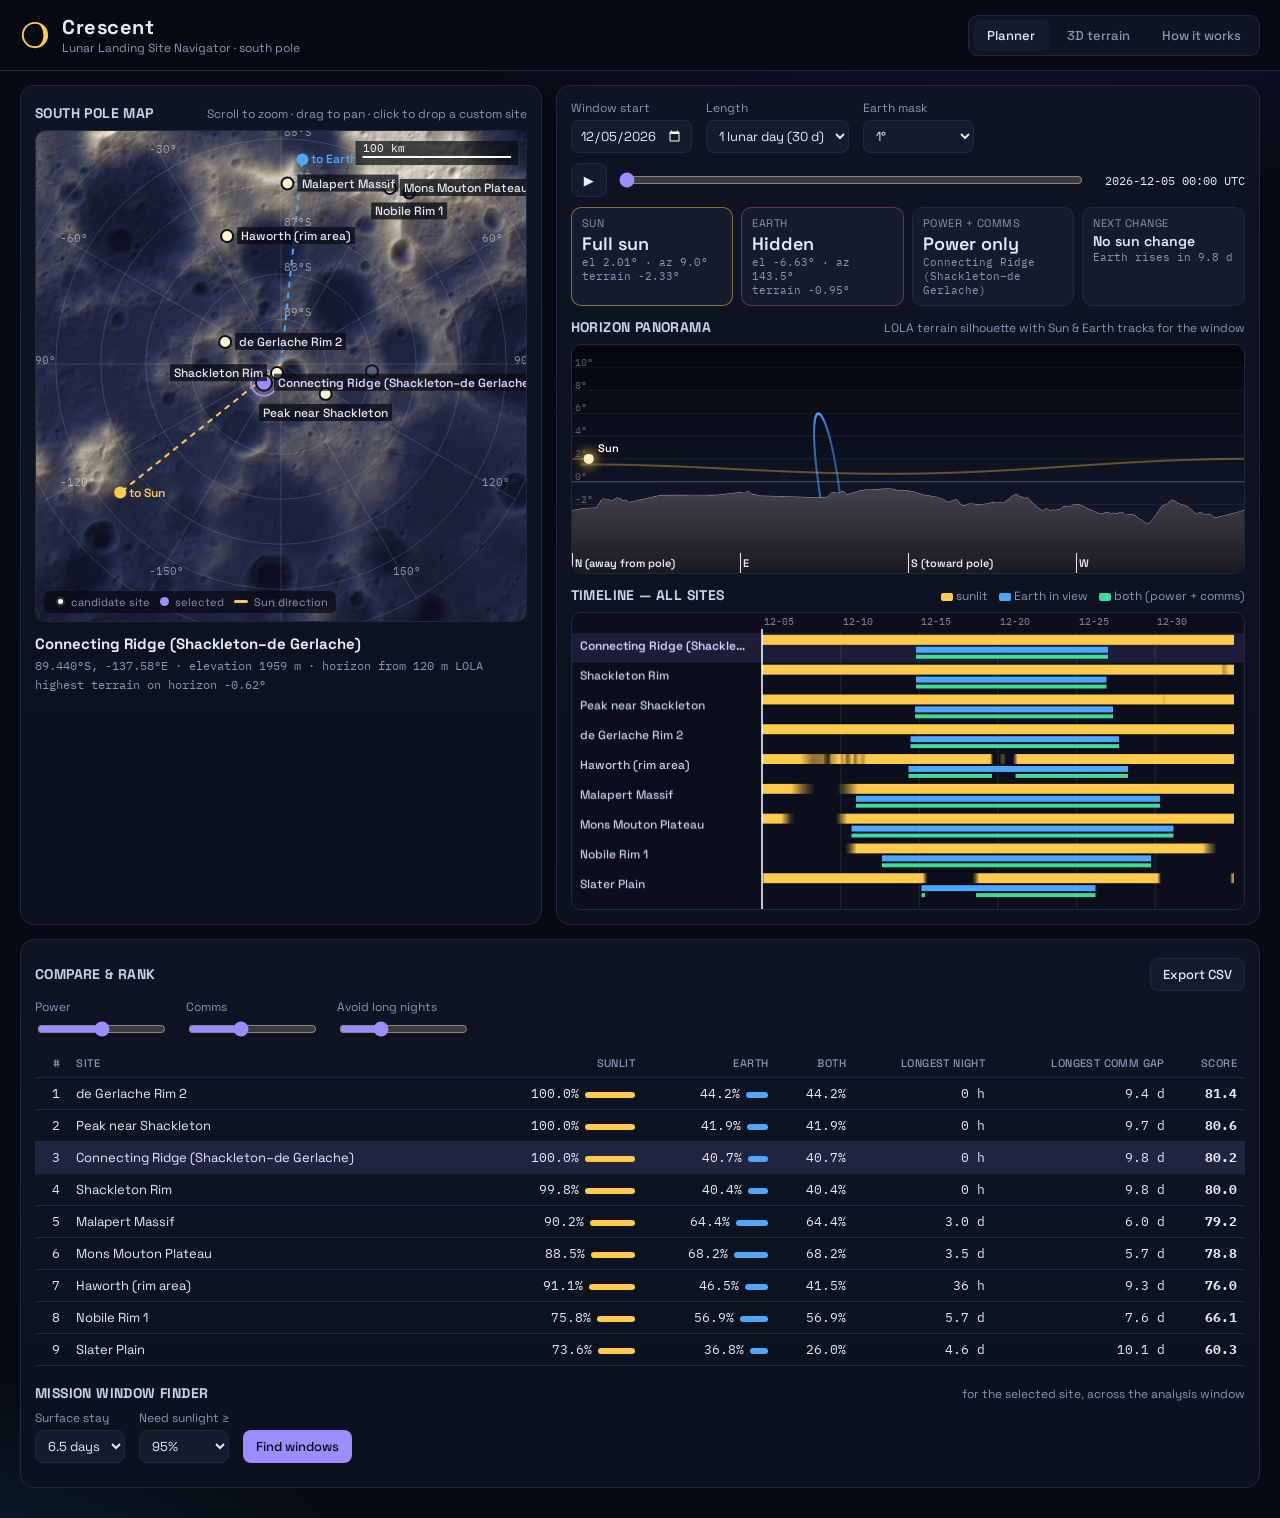
==== index.html @ 54bc7df7 "Crescent: Lunar Landing Site Navigator (NASA Space Apps 2026) Co-Authored-By: Claude Opus 5.5 <norep" ====
<!doctype html>
<html lang="en">
<head>
<meta charset="utf-8">
<meta name="viewport" content="width=device-width, initial-scale=1">
<title>Crescent — Lunar Landing Site Navigator</title>
<meta name="description" content="Compare lunar south pole landing sites and dates: Sun and Earth above the real LOLA terrain horizon, power and direct-to-Earth communication windows.">
<link rel="preconnect" href="https://fonts.googleapis.com">
<link href="https://fonts.googleapis.com/css2?family=Space+Grotesk:wght@400;500;600;700&family=IBM+Plex+Mono:wght@400;500&display=swap" rel="stylesheet">
<link rel="stylesheet" href="styles.css">
</head>
<body>
<header class="top">
  <div class="brand">
    <svg viewBox="0 0 32 32" width="30" height="30" aria-hidden="true"><circle cx="16" cy="16" r="13" fill="none" stroke="currentColor" stroke-width="2"/><path d="M16 3a13 13 0 0 1 0 26a9 13 0 0 0 0-26z" fill="currentColor"/></svg>
    <div>
      <h1>Crescent</h1>
      <p>Lunar Landing Site Navigator · south pole</p>
    </div>
  </div>
  <nav class="tabs" role="tablist">
    <button class="tab active" data-view="plan" role="tab">Planner</button>
    <button class="tab" data-view="terrain" role="tab">3D terrain</button>
    <button class="tab" data-view="learn" role="tab">How it works</button>
  </nav>
</header>

<div id="loading" class="loading">Loading NASA LOLA terrain &amp; JPL Horizons ephemeris…</div>

<main id="view-plan" class="view">
  <section class="panel map-panel">
    <div class="panel-head">
      <h2>South pole map</h2>
      <span class="hint">Scroll to zoom · drag to pan · click to drop a custom site</span>
    </div>
    <div class="map-wrap"><canvas id="map"></canvas>
      <div class="map-legend"><span class="lg lg-site"></span>candidate site <span class="lg lg-sel"></span>selected <span class="lg lg-sun"></span>Sun direction</div>
    </div>
    <div class="site-info" id="siteInfo"></div>
  </section>

  <section class="panel ctrl-panel">
    <div class="controls">
      <label>Window start <input type="date" id="startDate" min="2026-01-01" max="2030-12-01"></label>
      <label>Length
        <select id="duration">
          <option value="720">1 lunar day (30 d)</option>
          <option value="2160">3 months</option>
          <option value="8760">1 year</option>
        </select>
      </label>
      <label>Earth mask <select id="commMask"><option value="0">0° (horizon)</option><option value="1" selected>1°</option><option value="2">2°</option><option value="5">5°</option></select></label>
    </div>
    <div class="clock">
      <button id="play" class="btn icon" aria-label="Play">▶</button>
      <input type="range" id="time" min="0" max="720" step="1" value="0">
      <output id="timeLabel"></output>
    </div>
    <div class="now" id="nowCards"></div>

    <div class="panel-head"><h2>Horizon panorama</h2><span class="hint" id="panoHint">LOLA terrain silhouette with Sun &amp; Earth tracks for the window</span></div>
    <canvas id="pano"></canvas>

    <div class="panel-head"><h2>Timeline — all sites</h2><span class="hint"><span class="sw sw-sun"></span>sunlit <span class="sw sw-earth"></span>Earth in view <span class="sw sw-both"></span>both (power + comms)</span></div>
    <canvas id="timeline"></canvas>
  </section>

  <section class="panel table-panel">
    <div class="panel-head"><h2>Compare &amp; rank</h2>
      <button class="btn" id="csv">Export CSV</button>
    </div>
    <div class="weights">
      <label>Power <input type="range" id="wSun" min="0" max="10" value="5"></label>
      <label>Comms <input type="range" id="wEarth" min="0" max="10" value="4"></label>
      <label>Avoid long nights <input type="range" id="wNight" min="0" max="10" value="3"></label>
    </div>
    <table id="rank"><thead><tr><th>#</th><th>Site</th><th>Sunlit</th><th>Earth</th><th>Both</th><th>Longest night</th><th>Longest comm gap</th><th>Score</th></tr></thead><tbody></tbody></table>

    <div class="panel-head finder-head"><h2>Mission window finder</h2><span class="hint">for the selected site, across the analysis window</span></div>
    <div class="controls">
      <label>Surface stay <select id="stay"><option value="72">3 days</option><option value="156" selected>6.5 days</option><option value="336">14 days</option></select></label>
      <label>Need sunlight ≥ <select id="minSun"><option value="0.9">90%</option><option value="0.95" selected>95%</option><option value="1">100%</option></select></label>
      <button class="btn primary" id="find">Find windows</button>
    </div>
    <ol id="windows" class="windows"></ol>
  </section>
</main>

<main id="view-terrain" class="view hidden">
  <section class="panel terrain-panel">
    <div class="panel-head"><h2>3D terrain around <span id="t3name"></span></h2><span class="hint">LOLA 300 m terrain lit by the real Sun position at the selected time · drag to orbit</span></div>
    <div id="three" class="three"></div>
    <div class="clock">
      <button id="play3" class="btn icon" aria-label="Play">▶</button>
      <input type="range" id="time3" min="0" max="720" step="1" value="0">
      <output id="timeLabel3"></output>
    </div>
  </section>
</main>

<main id="view-learn" class="view hidden">
  <article class="panel learn">
    <h2>Why the lunar south pole is hard</h2>
    <p>At the pole the Sun never rises more than about 1.6° above the ideal horizon, so it skims around the sky once every 29.5 days. A ridge a few kilometres away can hide it for days. Earth hangs low too, wobbling up and down by about ±7° through libration, so whether a lander can talk straight to Earth depends on the exact spot and date.</p>
    <h2>What Crescent does</h2>
    <ol>
      <li><b>Real terrain.</b> We cast 720 rays from each site across the NASA LRO <abbr title="Lunar Orbiter Laser Altimeter">LOLA</abbr> polar elevation model (120 m) out to 440 km, accounting for the Moon's curvature, to get the true horizon in every direction.</li>
      <li><b>Real sky.</b> Hourly sub-solar and sub-Earth points on the Moon (2026–2030) come from NASA JPL Horizons (DE441, MOON_ME frame, the same frame as LOLA). We correct for parallax, since the site sits 1,737 km from the Moon's centre.</li>
      <li><b>Power &amp; comms.</b> Sunlight = the fraction of the solar disk above the terrain. Direct-to-Earth = Earth's centre above the terrain plus your antenna mask.</li>
      <li><b>Decisions.</b> Compare sites, weight what matters to your mission, and find the dates when a stay of a given length gets continuous sunlight and the longest Earth contact.</li>
    </ol>
    <h2>Checks</h2>
    <p>Our 2027 results reproduce published patterns: the Shackleton–de Gerlache connecting ridge is sunlit about 86% of the year, while Malapert Massif and Mons Mouton trade some sunlight for Earth in view 80–86% of the time.</p>
    <h2>Limits</h2>
    <p>Featured sites are representative high points near NASA's Artemis III candidate regions, not official landing coordinates. Terrain resolution (120 m for featured sites, 300 m for custom sites) cannot show boulders or small local slopes. This is an educational and early-planning tool, not flight software.</p>
    <h2>Data</h2>
    <ul>
      <li>NASA LRO LOLA LDEM_75S_120M, PDS Geosciences Node</li>
      <li>NASA JPL Horizons ephemeris system (DE441)</li>
      <li>Candidate region names: NASA Artemis III announcement (Oct 2024)</li>
    </ul>
    <p class="muted">Built by team Crescent Dev, Astana, for the NASA Space Apps Challenge 2026 (challenge: Lunar Landing Site Navigator). AI disclosure: the code and documentation were written with help from an AI coding assistant (Anthropic Claude). The team directed the work. All terrain and sky data come from NASA sources, and every number on this page is computed from that data, not generated by AI.</p>
    <p class="muted"><a href="slides.html" style="color:var(--accent)">Project presentation (7 slides)</a></p>
  </article>
</main>

<div id="tip" class="tip"></div>
<script type="importmap">{"imports":{"three":"https://cdn.jsdelivr.net/npm/three@0.160.0/build/three.module.js","three/addons/":"https://cdn.jsdelivr.net/npm/three@0.160.0/examples/jsm/"}}</script>
<script type="module" src="app.js"></script>
</body>
</html>
---- styles.css ----
:root{
  --bg:#070a12; --panel:#0e1422; --panel2:#131b2d; --line:#1f2a42; --text:#e6ebf5; --muted:#8b97b0;
  --sun:#ffc94a; --earth:#4aa8ff; --both:#3ddc97; --accent:#9b8cff; --danger:#ff6b6b;
  --mono:'IBM Plex Mono',ui-monospace,monospace; --sans:'Space Grotesk',system-ui,sans-serif;
}
*{box-sizing:border-box}
html,body{margin:0;background:var(--bg);color:var(--text);font-family:var(--sans);font-size:14px}
body{background:radial-gradient(1200px 600px at 80% -10%,#1a1640 0,transparent 60%),radial-gradient(900px 500px at -10% 110%,#0b2a3c 0,transparent 60%),var(--bg);min-height:100vh}
.top{display:flex;align-items:center;justify-content:space-between;gap:16px;padding:14px 20px;border-bottom:1px solid var(--line);position:sticky;top:0;background:rgba(7,10,18,.85);backdrop-filter:blur(8px);z-index:5;flex-wrap:wrap}
.brand{display:flex;gap:12px;align-items:center;color:var(--sun)}
.brand h1{margin:0;font-size:20px;letter-spacing:.5px;color:var(--text)}
.brand p{margin:0;color:var(--muted);font-size:12px}
.tabs{display:flex;gap:4px;background:var(--panel);padding:4px;border-radius:10px;border:1px solid var(--line)}
.tab{background:none;border:0;color:var(--muted);padding:7px 14px;border-radius:7px;cursor:pointer;font:500 13px var(--sans)}
.tab.active{background:var(--panel2);color:var(--text)}
.view{display:grid;grid-template-columns:minmax(320px,1fr) minmax(420px,1.35fr);gap:14px;padding:14px 20px 30px}
.view.hidden{display:none}
#view-terrain,#view-learn{grid-template-columns:1fr}
.panel{background:linear-gradient(180deg,var(--panel),#0b111d);border:1px solid var(--line);border-radius:14px;padding:14px;min-width:0}
.table-panel{grid-column:1 / -1}
.panel-head{display:flex;align-items:baseline;justify-content:space-between;gap:10px;margin:4px 0 8px;flex-wrap:wrap}
.panel-head h2{margin:0;font-size:14px;letter-spacing:.4px;text-transform:uppercase;color:#c9d2e6}
.hint{color:var(--muted);font-size:12px}
.map-wrap{position:relative;border-radius:10px;overflow:hidden;border:1px solid var(--line)}
#map{display:block;width:100%;aspect-ratio:1/1;cursor:crosshair;background:#000}
.map-legend{position:absolute;left:8px;bottom:8px;background:rgba(7,10,18,.75);padding:4px 8px;border-radius:6px;font-size:11px;color:var(--muted);display:flex;gap:6px;align-items:center}
.lg{display:inline-block;width:9px;height:9px;border-radius:50%;margin-left:4px}
.lg-site{background:#fff;border:2px solid #333}.lg-sel{background:var(--accent)}.lg-sun{background:var(--sun);border-radius:2px;height:3px;width:14px}
.site-info{margin-top:10px;font-family:var(--mono);font-size:12px;color:var(--muted);line-height:1.6}
.site-info b{color:var(--text);font-family:var(--sans);font-size:15px}
.controls{display:flex;flex-wrap:wrap;gap:10px 14px;align-items:flex-end;margin-bottom:10px}
.controls label,.weights label{display:flex;flex-direction:column;gap:4px;color:var(--muted);font-size:12px}
input[type=date],select{background:var(--panel2);color:var(--text);border:1px solid var(--line);border-radius:8px;padding:6px 8px;font:13px var(--sans);color-scheme:dark}
.clock{display:flex;gap:10px;align-items:center;margin:4px 0 10px}
.clock input[type=range]{flex:1}
input[type=range]{accent-color:var(--accent)}
.clock output{font-family:var(--mono);font-size:12px;min-width:150px;text-align:right}
.btn{background:var(--panel2);color:var(--text);border:1px solid var(--line);border-radius:8px;padding:7px 12px;cursor:pointer;font:500 13px var(--sans)}
.btn:hover{border-color:#3a4a6e}
.btn.primary{background:var(--accent);color:#0b0b1a;border-color:transparent}
.btn.icon{width:36px;height:34px;padding:0}
.now{display:grid;grid-template-columns:repeat(4,1fr);gap:8px;margin-bottom:12px}
.card{background:var(--panel2);border:1px solid var(--line);border-radius:10px;padding:8px 10px}
.card .k{color:var(--muted);font-size:11px;text-transform:uppercase;letter-spacing:.5px}
.card .v{font-size:18px;font-weight:600;margin-top:2px}
.card .s{font-family:var(--mono);font-size:11px;color:var(--muted)}
.card.on-sun{border-color:rgba(255,201,74,.5)}.card.on-earth{border-color:rgba(74,168,255,.5)}.card.off{border-color:rgba(255,107,107,.35)}
#pano{width:100%;height:230px;display:block;border-radius:10px;border:1px solid var(--line);margin-bottom:12px}
#timeline{width:100%;display:block;border-radius:10px;border:1px solid var(--line);cursor:pointer}
.sw{display:inline-block;width:12px;height:8px;border-radius:2px;margin:0 3px 0 8px;vertical-align:middle}
.sw-sun{background:var(--sun)}.sw-earth{background:var(--earth)}.sw-both{background:var(--both)}
.weights{display:flex;gap:18px;flex-wrap:wrap;margin-bottom:10px}
table{width:100%;border-collapse:collapse;font-size:13px}
th,td{padding:7px 8px;border-bottom:1px solid var(--line);text-align:right;white-space:nowrap}
th:nth-child(2),td:nth-child(2){text-align:left;white-space:normal}
th{color:var(--muted);font-weight:500;font-size:11px;text-transform:uppercase;letter-spacing:.4px}
tbody tr{cursor:pointer}
tbody tr:hover{background:rgba(155,140,255,.07)}
tbody tr.sel{background:rgba(155,140,255,.14)}
td.num{font-family:var(--mono)}
.bar{display:inline-block;height:6px;border-radius:3px;vertical-align:middle;margin-left:6px}
.finder-head{margin-top:18px}
.windows{margin:0;padding-left:20px;display:grid;gap:6px}
.windows li{background:var(--panel2);border:1px solid var(--line);border-radius:8px;padding:8px 10px;cursor:pointer;font-family:var(--mono);font-size:12px}
.windows li:hover{border-color:var(--accent)}
.windows li b{font-family:var(--sans);font-size:13px;color:var(--text)}
.loading{position:fixed;inset:0;display:grid;place-items:center;background:var(--bg);color:var(--muted);z-index:50;font-family:var(--mono)}
.loading.done{display:none}
.tip{position:fixed;pointer-events:none;background:#0b1020;border:1px solid var(--line);border-radius:8px;padding:6px 9px;font:12px var(--mono);color:var(--text);display:none;z-index:40;max-width:320px}
.terrain-panel .three{width:100%;height:min(70vh,640px);border-radius:10px;overflow:hidden;border:1px solid var(--line);background:#000}
.learn{max-width:860px;line-height:1.65;font-size:15px}
.learn h2{font-size:18px;margin:18px 0 6px;color:var(--sun)}
.learn .muted{color:var(--muted);font-size:13px}
@media (max-width:900px){
  .view{grid-template-columns:1fr;padding:12px 16px 24px}
  .now{grid-template-columns:repeat(2,1fr)}
  .table-panel{overflow-x:auto}
}
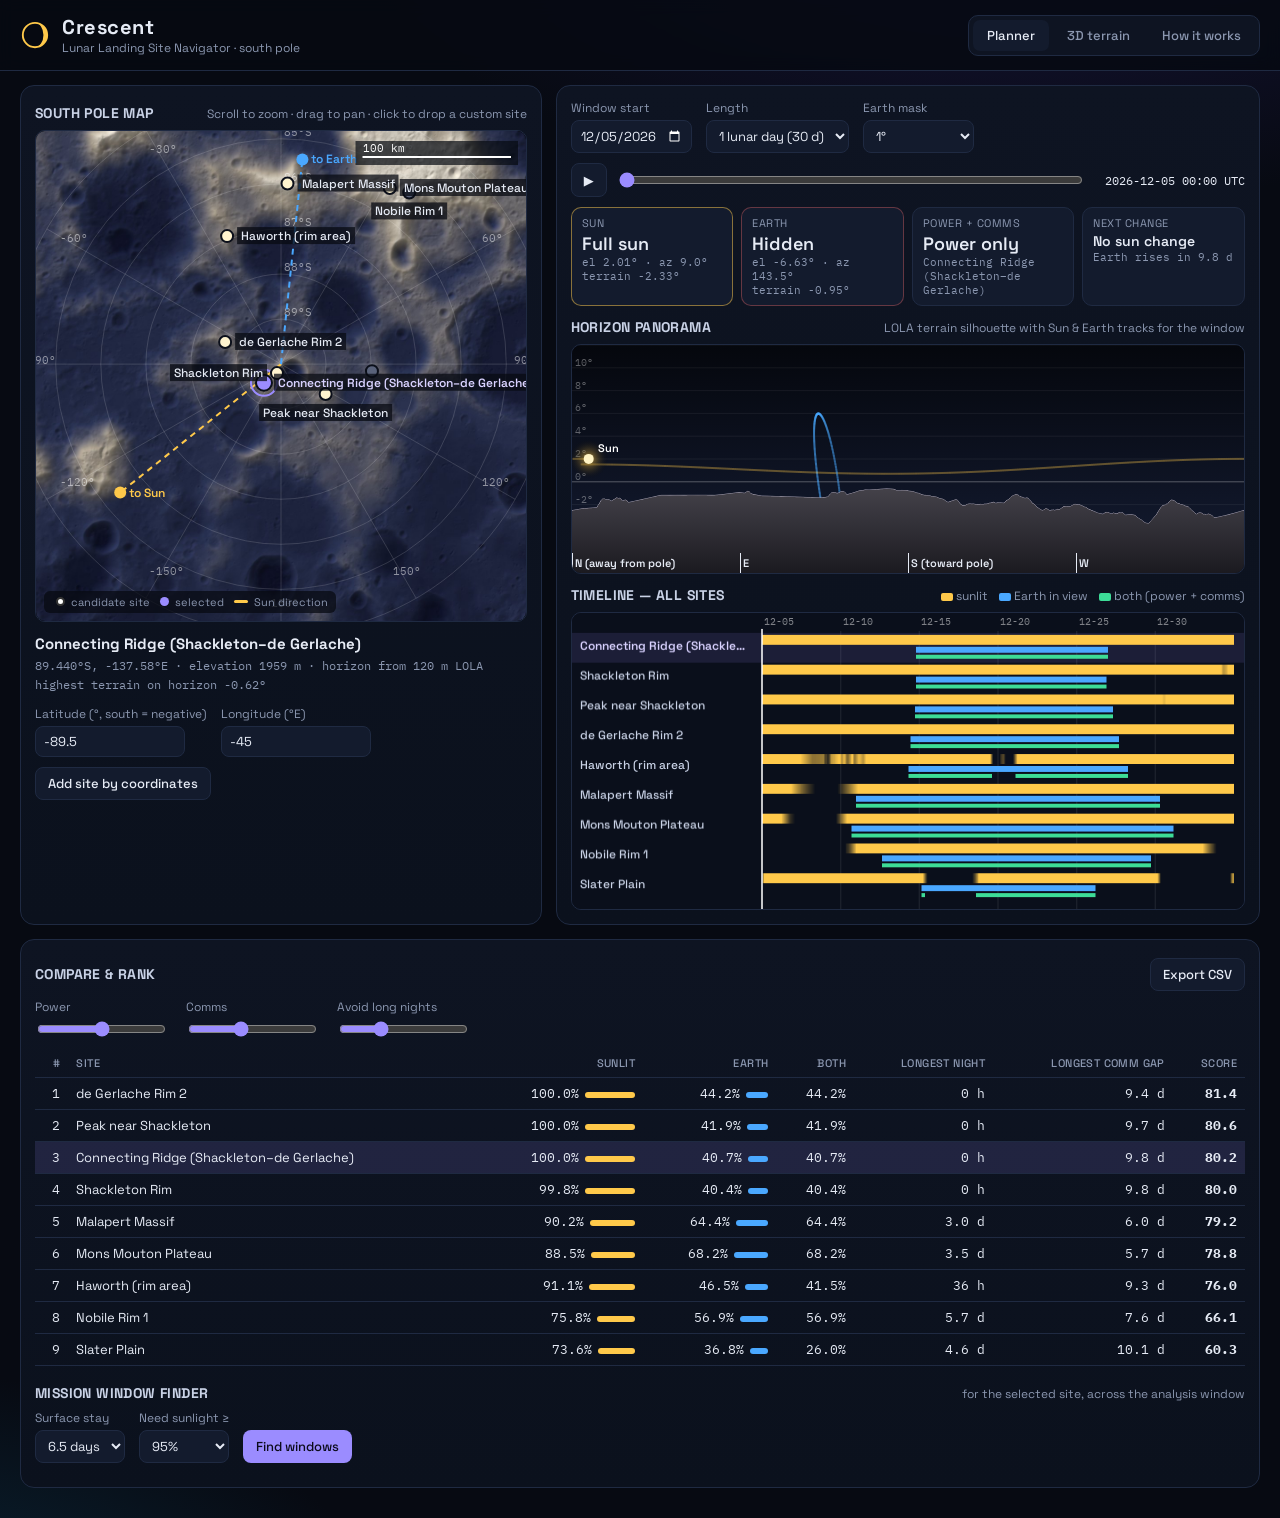
==== commit b60723d7: "Custom coordinate input, SI disclosure watermark and metadata, 29.97 s demo Co-Authored-By: Claude O" ====
--- a/index.html
+++ b/index.html
@@ -3,6 +3,8 @@
 <head>
 <meta charset="utf-8">
 <meta name="viewport" content="width=device-width, initial-scale=1">
+<meta name="ai-disclosure" content="Code, text and design written with AI assistance (Anthropic Claude); demo voice-over is AI-generated (Google Gemini TTS). All terrain and sky values are computed from NASA LOLA and JPL Horizons data.">
+<meta name="generator" content="AI-assisted (Anthropic Claude, Google Gemini TTS)">
 <title>Crescent — Lunar Landing Site Navigator</title>
 <meta name="description" content="Compare lunar south pole landing sites and dates: Sun and Earth above the real LOLA terrain horizon, power and direct-to-Earth communication windows.">
 <link rel="preconnect" href="https://fonts.googleapis.com">
@@ -37,6 +39,11 @@
       <div class="map-legend"><span class="lg lg-site"></span>candidate site <span class="lg lg-sel"></span>selected <span class="lg lg-sun"></span>Sun direction</div>
     </div>
     <div class="site-info" id="siteInfo"></div>
+    <form class="controls coord-form" id="coordForm">
+      <label>Latitude (°, south = negative) <input type="number" id="inLat" step="0.001" min="-90" max="-80" value="-89.5" required></label>
+      <label>Longitude (°E) <input type="number" id="inLon" step="0.01" min="-180" max="360" value="-45" required></label>
+      <button class="btn" type="submit">Add site by coordinates</button>
+    </form>
   </section>
 
   <section class="panel ctrl-panel">
@@ -119,7 +126,7 @@
       <li>NASA JPL Horizons ephemeris system (DE441)</li>
       <li>Candidate region names: NASA Artemis III announcement (Oct 2024)</li>
     </ul>
-    <p class="muted">Built by team Crescent Dev, Astana, for the NASA Space Apps Challenge 2026 (challenge: Lunar Landing Site Navigator). AI disclosure: the code and documentation were written with help from an AI coding assistant (Anthropic Claude). The team directed the work. All terrain and sky data come from NASA sources, and every number on this page is computed from that data, not generated by AI.</p>
+    <p class="muted">Built by team Crescent Dev (Harun Kalmakhanuly, Alizhan Audanbekov, Nurali Dauletbaev, Bexultanov Nurali, Nurmagambet Arnur, fakyoglu) for the NASA Space Apps Challenge 2026 (challenge: Lunar Landing Site Navigator). AI disclosure: the code and documentation were written with help from an AI coding assistant (Anthropic Claude). The team directed the work. All terrain and sky data come from NASA sources, and every number on this page is computed from that data, not generated by AI.</p>
     <p class="muted"><a href="slides.html" style="color:var(--accent)">Project presentation (7 slides)</a></p>
   </article>
 </main>
--- a/styles.css
+++ b/styles.css
@@ -30,7 +30,9 @@
 .site-info b{color:var(--text);font-family:var(--sans);font-size:15px}
 .controls{display:flex;flex-wrap:wrap;gap:10px 14px;align-items:flex-end;margin-bottom:10px}
 .controls label,.weights label{display:flex;flex-direction:column;gap:4px;color:var(--muted);font-size:12px}
-input[type=date],select{background:var(--panel2);color:var(--text);border:1px solid var(--line);border-radius:8px;padding:6px 8px;font:13px var(--sans);color-scheme:dark}
+.coord-form{margin-top:12px}
+.coord-form input[type=number]{width:150px}
+input[type=date],input[type=number],select{background:var(--panel2);color:var(--text);border:1px solid var(--line);border-radius:8px;padding:6px 8px;font:13px var(--sans);color-scheme:dark}
 .clock{display:flex;gap:10px;align-items:center;margin:4px 0 10px}
 .clock input[type=range]{flex:1}
 input[type=range]{accent-color:var(--accent)}
